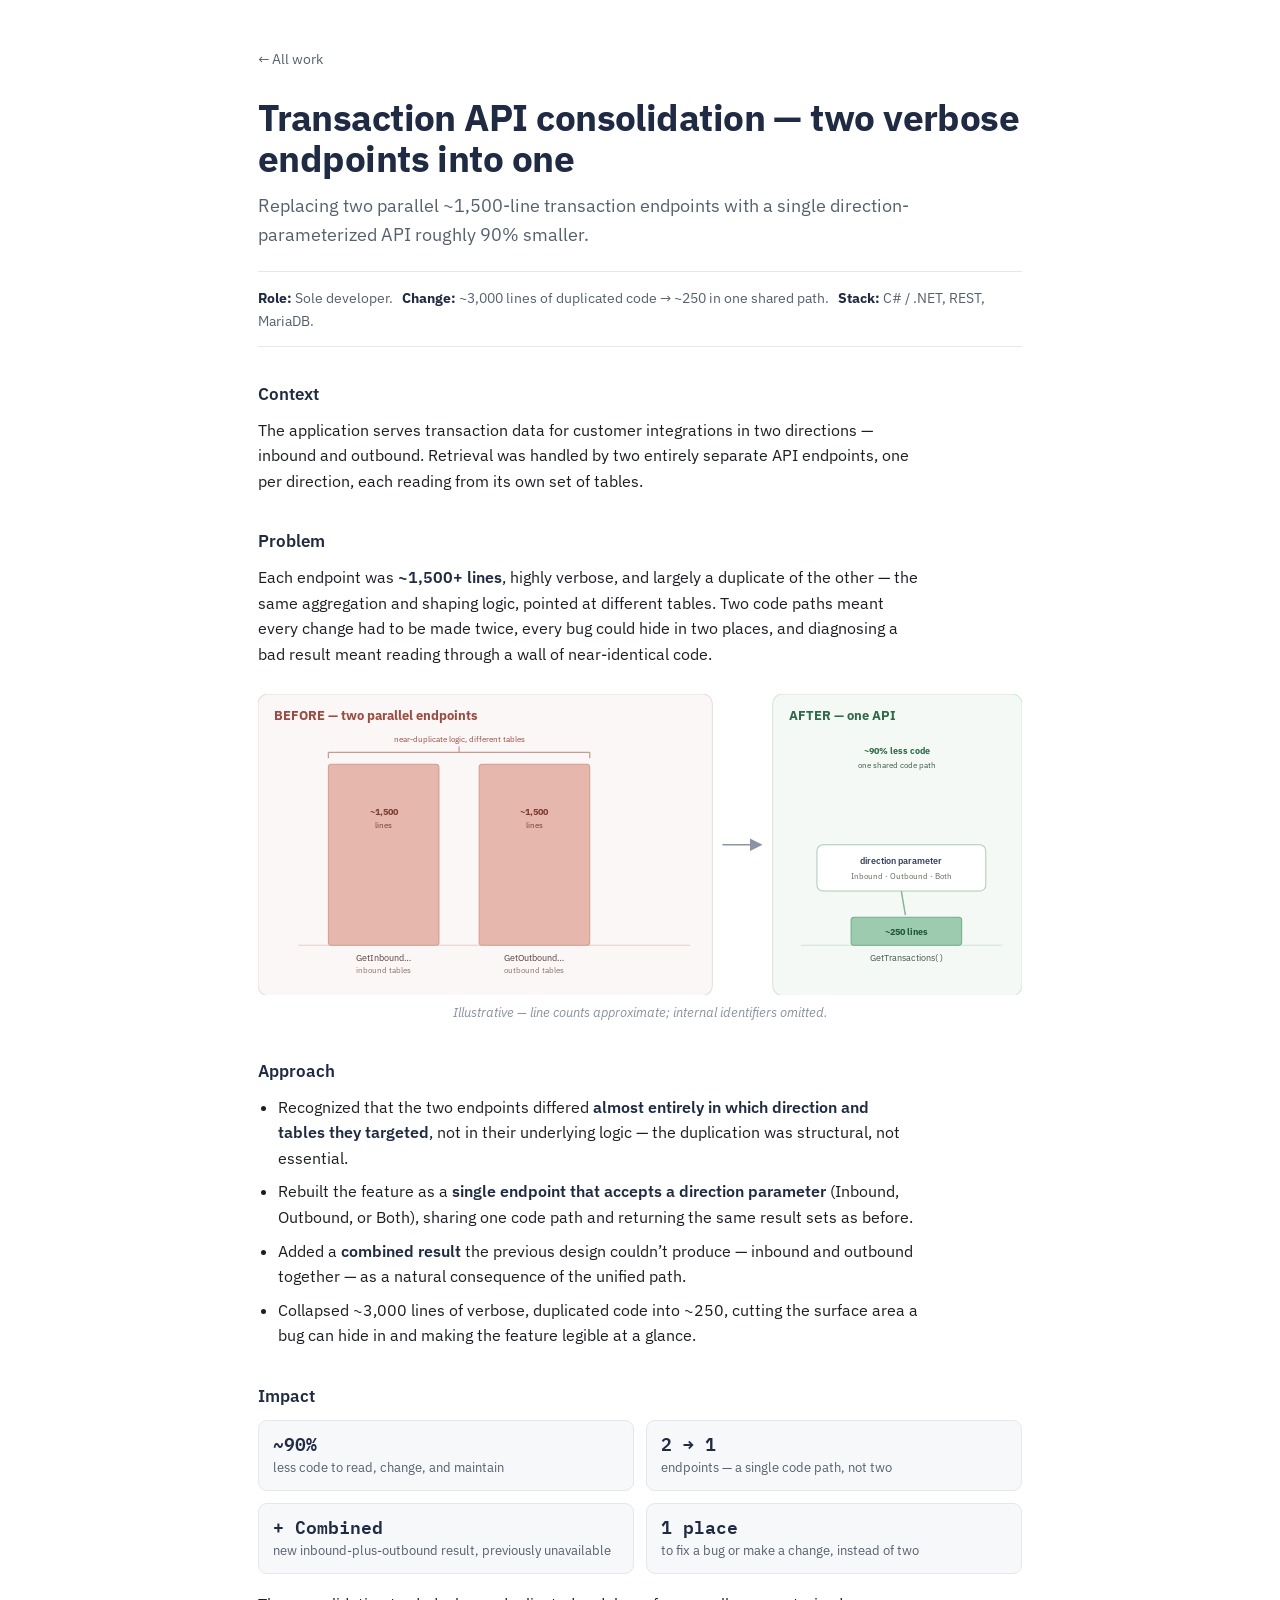
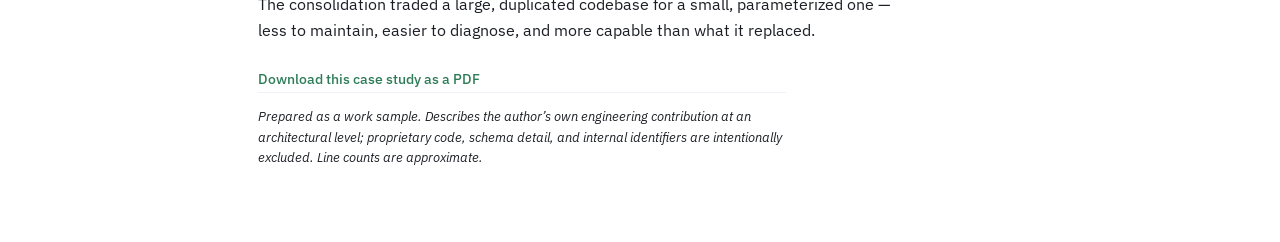
==== work/api-consolidation.html @ 481aa521 "Replaced website" ====
<!DOCTYPE html>
<html lang="en">
<head>
<meta charset="utf-8">
<meta name="viewport" content="width=device-width, initial-scale=1">
<title>Transaction API Consolidation — Connor Randall</title>
<meta name="description" content="Replacing two parallel ~1,500-line transaction endpoints with a single direction-parameterized API roughly 90% smaller.">
<link rel="preconnect" href="https://fonts.googleapis.com">
<link rel="preconnect" href="https://fonts.gstatic.com" crossorigin>
<link href="https://fonts.googleapis.com/css2?family=IBM+Plex+Mono:wght@400;500;600&family=IBM+Plex+Sans:wght@400;500;600;700&display=swap" rel="stylesheet">
<link rel="stylesheet" href="../styles.css">
</head>
<body>
<div class="case">
  <div class="wrap">
    <a class="back" href="../index.html">&larr; All work</a>
    <h1>Transaction API consolidation — two verbose endpoints into one</h1>
    <p class="lede">Replacing two parallel ~1,500-line transaction endpoints with a single direction-parameterized API roughly 90% smaller.</p>
    <div class="rolebar"><b>Role:</b> Sole developer. &nbsp;&nbsp;<b>Change:</b> ~3,000 lines of duplicated code → ~250 in one shared path. &nbsp;&nbsp;<b>Stack:</b> C# / .NET, REST, MariaDB.</div>

    <h2>Context</h2>
    <p>The application serves transaction data for customer integrations in two directions — inbound and outbound. Retrieval was handled by two entirely separate API endpoints, one per direction, each reading from its own set of tables.</p>

    <h2>Problem</h2>
    <p>Each endpoint was <span class="k">~1,500+ lines</span>, highly verbose, and largely a duplicate of the other — the same aggregation and shaping logic, pointed at different tables. Two code paths meant every change had to be made twice, every bug could hide in two places, and diagnosing a bad result meant reading through a wall of near-identical code.</p>

    <figure>
      <svg viewBox="0 0 760 300" xmlns="http://www.w3.org/2000/svg" role="img" aria-label="Before and after code-volume comparison">
        <defs><marker id="ar" viewBox="0 0 10 10" refX="8.5" refY="5" markerWidth="8" markerHeight="8" orient="auto-start-reverse"><path d="M0,0 L10,5 L0,10 z" fill="#8a94a6"/></marker></defs>
        <rect x="0" y="0" width="452" height="300" rx="10" fill="#fbf7f6" stroke="#ecdcd8"/>
        <text x="16" y="26" font-family="IBM Plex Sans, Arial" font-size="12.5" font-weight="700" fill="#9c4b3f">BEFORE — two parallel endpoints</text>
        <line x1="40" y1="250" x2="430" y2="250" stroke="#e3cfca" stroke-width="1"/>
        <rect x="70" y="70" width="110" height="180" rx="3" fill="#e6b7ad" stroke="#d29c90"/>
        <text x="125" y="120" text-anchor="middle" font-family="IBM Plex Sans, Arial" font-size="9" font-weight="700" fill="#7c3b30">~1,500</text>
        <text x="125" y="133" text-anchor="middle" font-family="IBM Plex Sans, Arial" font-size="8" fill="#7c3b30">lines</text>
        <text x="125" y="266" text-anchor="middle" font-family="IBM Plex Sans, Arial" font-size="8.6" fill="#5a3f3a">GetInbound…</text>
        <text x="125" y="278" text-anchor="middle" font-family="IBM Plex Sans, Arial" font-size="7.6" fill="#8a6f68">inbound tables</text>
        <rect x="220" y="70" width="110" height="180" rx="3" fill="#e6b7ad" stroke="#d29c90"/>
        <text x="275" y="120" text-anchor="middle" font-family="IBM Plex Sans, Arial" font-size="9" font-weight="700" fill="#7c3b30">~1,500</text>
        <text x="275" y="133" text-anchor="middle" font-family="IBM Plex Sans, Arial" font-size="8" fill="#7c3b30">lines</text>
        <text x="275" y="266" text-anchor="middle" font-family="IBM Plex Sans, Arial" font-size="8.6" fill="#5a3f3a">GetOutbound…</text>
        <text x="275" y="278" text-anchor="middle" font-family="IBM Plex Sans, Arial" font-size="7.6" fill="#8a6f68">outbound tables</text>
        <path d="M70,58 L330,58 M70,58 L70,64 M330,58 L330,64 M200,58 L200,52" stroke="#c99a90" stroke-width="1.2" fill="none"/>
        <text x="200" y="48" text-anchor="middle" font-family="IBM Plex Sans, Arial" font-size="8.4" fill="#9c4b3f">near-duplicate logic, different tables</text>
        <path d="M462,150 L500,150" stroke="#8a94a6" stroke-width="1.6" fill="none" marker-end="url(#ar)"/>
        <rect x="512" y="0" width="248" height="300" rx="10" fill="#f4f9f5" stroke="#d3e6d8"/>
        <text x="528" y="26" font-family="IBM Plex Sans, Arial" font-size="12.5" font-weight="700" fill="#2f6b48">AFTER — one API</text>
        <line x1="540" y1="250" x2="740" y2="250" stroke="#cfe3d6" stroke-width="1"/>
        <rect x="590" y="222" width="110" height="28" rx="3" fill="#9ccbaf" stroke="#6fae86"/>
        <text x="645" y="240" text-anchor="middle" font-family="IBM Plex Sans, Arial" font-size="9" font-weight="700" fill="#1f5638">~250 lines</text>
        <text x="645" y="266" text-anchor="middle" font-family="IBM Plex Sans, Arial" font-size="8.6" fill="#3d5648">GetTransactions( )</text>
        <rect x="556" y="150" width="168" height="46" rx="6" fill="#fff" stroke="#a9cdb5"/>
        <text x="640" y="169" text-anchor="middle" font-family="IBM Plex Sans, Arial" font-size="8.8" font-weight="600" fill="#33405c">direction parameter</text>
        <text x="640" y="184" text-anchor="middle" font-family="IBM Plex Sans, Arial" font-size="8.2" fill="#5c6b57">Inbound · Outbound · Both</text>
        <path d="M640,196 L644,220" stroke="#7fb494" stroke-width="1.4" fill="none"/>
        <text x="636" y="60" text-anchor="middle" font-family="IBM Plex Sans, Arial" font-size="9.2" font-weight="700" fill="#2f6b48">~90% less code</text>
        <text x="636" y="74" text-anchor="middle" font-family="IBM Plex Sans, Arial" font-size="8" fill="#3d5648">one shared code path</text>
      </svg>
      <figcaption>Illustrative — line counts approximate; internal identifiers omitted.</figcaption>
    </figure>

    <h2>Approach</h2>
    <ul>
      <li>Recognized that the two endpoints differed <span class="k">almost entirely in which direction and tables they targeted</span>, not in their underlying logic — the duplication was structural, not essential.</li>
      <li>Rebuilt the feature as a <span class="k">single endpoint that accepts a direction parameter</span> (Inbound, Outbound, or Both), sharing one code path and returning the same result sets as before.</li>
      <li>Added a <span class="k">combined result</span> the previous design couldn&rsquo;t produce — inbound and outbound together — as a natural consequence of the unified path.</li>
      <li>Collapsed ~3,000 lines of verbose, duplicated code into ~250, cutting the surface area a bug can hide in and making the feature legible at a glance.</li>
    </ul>

    <h2>Impact</h2>
    <div class="impact">
      <div class="box"><div class="n mono">~90%</div><div class="l">less code to read, change, and maintain</div></div>
      <div class="box"><div class="n mono">2 → 1</div><div class="l">endpoints — a single code path, not two</div></div>
      <div class="box"><div class="n mono">+ Combined</div><div class="l">new inbound-plus-outbound result, previously unavailable</div></div>
      <div class="box"><div class="n mono">1 place</div><div class="l">to fix a bug or make a change, instead of two</div></div>
    </div>
    <p>The consolidation traded a large, duplicated codebase for a small, parameterized one — less to maintain, easier to diagnose, and more capable than what it replaced.</p>

    <a class="dl" href="../assets/APIConsolidation_CaseStudy.pdf">Download this case study as a PDF</a>
    <p class="excluded">Prepared as a work sample. Describes the author&rsquo;s own engineering contribution at an architectural level; proprietary code, schema detail, and internal identifiers are intentionally excluded. Line counts are approximate.</p>
  </div>
</div>
</body>
</html>
---- styles.css ----
:root{
  --paper:#f7f8fa;
  --surface:#ffffff;
  --ink:#1b1e24;
  --navy:#1F2A44;
  --slate:#55606f;
  --line:#e4e7ee;
  --line-soft:#eef1f5;
  --accent:#2e7d57;
  --accent-weak:#e9f3ee;
  --amber:#9c6a2f;
}

*{box-sizing:border-box}
html{-webkit-text-size-adjust:100%}
body{
  margin:0;
  background:var(--paper);
  color:var(--ink);
  font-family:"IBM Plex Sans",system-ui,-apple-system,Segoe UI,Helvetica,Arial,sans-serif;
  font-size:16px;
  line-height:1.6;
  -webkit-font-smoothing:antialiased;
}
.wrap{max-width:940px;margin:0 auto;padding:0 28px}

a{color:var(--accent);text-decoration:none}
a:hover{text-decoration:underline;text-underline-offset:3px}

.mono{font-family:"IBM Plex Mono",ui-monospace,SFMono-Regular,Menlo,monospace}

/* ---------- top bar ---------- */
.topbar{border-bottom:1px solid var(--line);background:var(--surface)}
.topbar .wrap{display:flex;align-items:center;justify-content:space-between;height:60px}
.topbar .id{font-weight:600;color:var(--navy);letter-spacing:-.01em}
.topbar nav a{color:var(--slate);font-size:.9rem;margin-left:22px}
.topbar nav a:hover{color:var(--navy);text-decoration:none}

/* ---------- hero ---------- */
.hero{background:var(--surface);border-bottom:1px solid var(--line)}
.hero .wrap{padding:64px 28px 56px}
.hero h1{
  font-size:clamp(2.1rem,5.4vw,3.05rem);
  line-height:1.08;
  letter-spacing:-.02em;
  color:var(--navy);
  font-weight:700;
  margin:0 0 18px;
  max-width:16ch;
}
.hero .thesis{font-size:1.16rem;color:var(--slate);max-width:60ch;margin:0 0 30px}
.hero .thesis b{color:var(--ink);font-weight:600}

.path{
  display:inline-flex;flex-wrap:wrap;gap:10px;align-items:center;
  font-size:.86rem;color:var(--navy);
  background:var(--paper);border:1px solid var(--line);
  padding:11px 16px;border-radius:10px;
}
.path .node{font-weight:500}
.path .arw{color:var(--accent);font-weight:600}

.facts{display:flex;flex-wrap:wrap;gap:26px 40px;margin-top:34px}
.facts div{min-width:0}
.facts .lab{font-size:.72rem;letter-spacing:.02em;color:#8790a0;margin-bottom:3px}
.facts .val{font-size:.95rem;color:var(--ink);font-weight:500}

/* ---------- sections ---------- */
section{padding:56px 0}
.sec-head{display:flex;align-items:baseline;gap:14px;margin-bottom:8px}
.sec-head h2{font-size:1.02rem;font-weight:600;color:var(--navy);margin:0;letter-spacing:.01em}
.sec-head .rule{flex:1;height:1px;background:var(--line)}
.sec-sub{color:var(--slate);font-size:.95rem;margin:0 0 26px;max-width:64ch}

/* ---------- work entries ---------- */
.entry{
  display:grid;grid-template-columns:150px 1fr;gap:8px 34px;
  padding:30px 0;border-top:1px solid var(--line);
}
.entry:last-of-type{border-bottom:1px solid var(--line)}
.entry .kind{font-size:.78rem;color:var(--accent);font-weight:500}
.entry .kind.soon{color:var(--amber)}
.entry h3{margin:0 0 8px;font-size:1.28rem;color:var(--navy);font-weight:600;letter-spacing:-.01em;line-height:1.25}
.entry p{margin:0 0 14px;color:var(--slate);max-width:64ch}
.entry p b{color:var(--ink);font-weight:600}

.metrics{display:flex;flex-wrap:wrap;gap:10px 12px;margin:0 0 16px}
.metric{border:1px solid var(--line);border-radius:8px;padding:8px 12px;background:var(--surface)}
.metric .n{font-size:1.05rem;font-weight:600;color:var(--navy);line-height:1}
.metric .l{font-size:.74rem;color:var(--slate);margin-top:3px}

.stack{display:flex;flex-wrap:wrap;gap:7px;margin-bottom:16px}
.tag{font-size:.73rem;color:#3a4a63;background:var(--paper);border:1px solid var(--line);border-radius:6px;padding:3px 8px}

.readlinks a{font-size:.9rem;font-weight:500;margin-right:20px}
.readlinks .pdf{color:var(--slate)}
.readlinks .pdf:hover{color:var(--navy)}
.entry.pending{opacity:.72}
.entry.pending h3{color:#5b6472}

/* ---------- approach ---------- */
.approach p{max-width:66ch;color:var(--slate);margin:0 0 14px}
.approach p b{color:var(--ink)}

/* ---------- footer ---------- */
footer{background:var(--navy);color:#cdd4e0}
footer .wrap{padding:40px 28px}
footer h2{color:#fff;font-size:1.15rem;margin:0 0 6px;font-weight:600}
footer p{margin:0 0 20px;color:#a9b3c6;font-size:.95rem}
footer .links{display:flex;flex-wrap:wrap;gap:10px 28px}
footer .links a{color:#fff;font-weight:500}
footer .links a:hover{color:#bfe3cf}
footer .fine{margin-top:26px;font-size:.78rem;color:#7e8aa2}

/* ---------- case study page ---------- */
.case{background:var(--surface)}
.case .wrap{padding:46px 28px 60px;max-width:820px}
.back{font-size:.88rem;color:var(--slate);display:inline-block;margin-bottom:26px}
.back:hover{color:var(--navy);text-decoration:none}
.case h1{font-size:clamp(1.7rem,4.2vw,2.3rem);color:var(--navy);letter-spacing:-.015em;line-height:1.14;margin:0 0 12px;font-weight:700}
.case .lede{font-size:1.1rem;color:var(--slate);margin:0 0 22px;max-width:62ch}
.case .rolebar{font-size:.9rem;color:var(--slate);border-top:1px solid var(--line);border-bottom:1px solid var(--line);padding:14px 0;margin:0 0 30px}
.case .rolebar b{color:var(--navy)}
.case h2{font-size:1.05rem;color:var(--navy);margin:34px 0 10px;font-weight:600}
.case p{color:var(--ink);max-width:66ch;margin:0 0 14px}
.case .k{color:var(--navy);font-weight:600}
.case ul{max-width:66ch;padding-left:20px;margin:0 0 14px}
.case li{margin:8px 0;color:var(--ink)}
figure{margin:26px 0 8px}
figure svg{width:100%;height:auto;display:block}
figcaption{font-size:.8rem;color:#8790a0;font-style:italic;text-align:center;margin-top:8px}
.impact{display:grid;grid-template-columns:1fr 1fr;gap:12px;margin:6px 0 18px}
.impact .box{border:1px solid var(--line);border-radius:9px;padding:12px 14px;background:var(--paper)}
.impact .n{font-size:1.15rem;font-weight:600;color:var(--navy);line-height:1.1}
.impact .l{font-size:.82rem;color:var(--slate);margin-top:4px}
.dl{display:inline-block;margin-top:10px;font-size:.9rem;font-weight:500}
.excluded{font-size:.8rem;color:#8790a0;font-style:italic;border-top:1px solid var(--line-soft);margin-top:30px;padding-top:14px}

@media (max-width:640px){
  .wrap{padding:0 20px}
  .hero .wrap{padding:44px 20px 40px}
  .entry{grid-template-columns:1fr;gap:6px}
  .entry .kind{order:-1}
  .impact{grid-template-columns:1fr}
  .facts{gap:18px 30px}
}
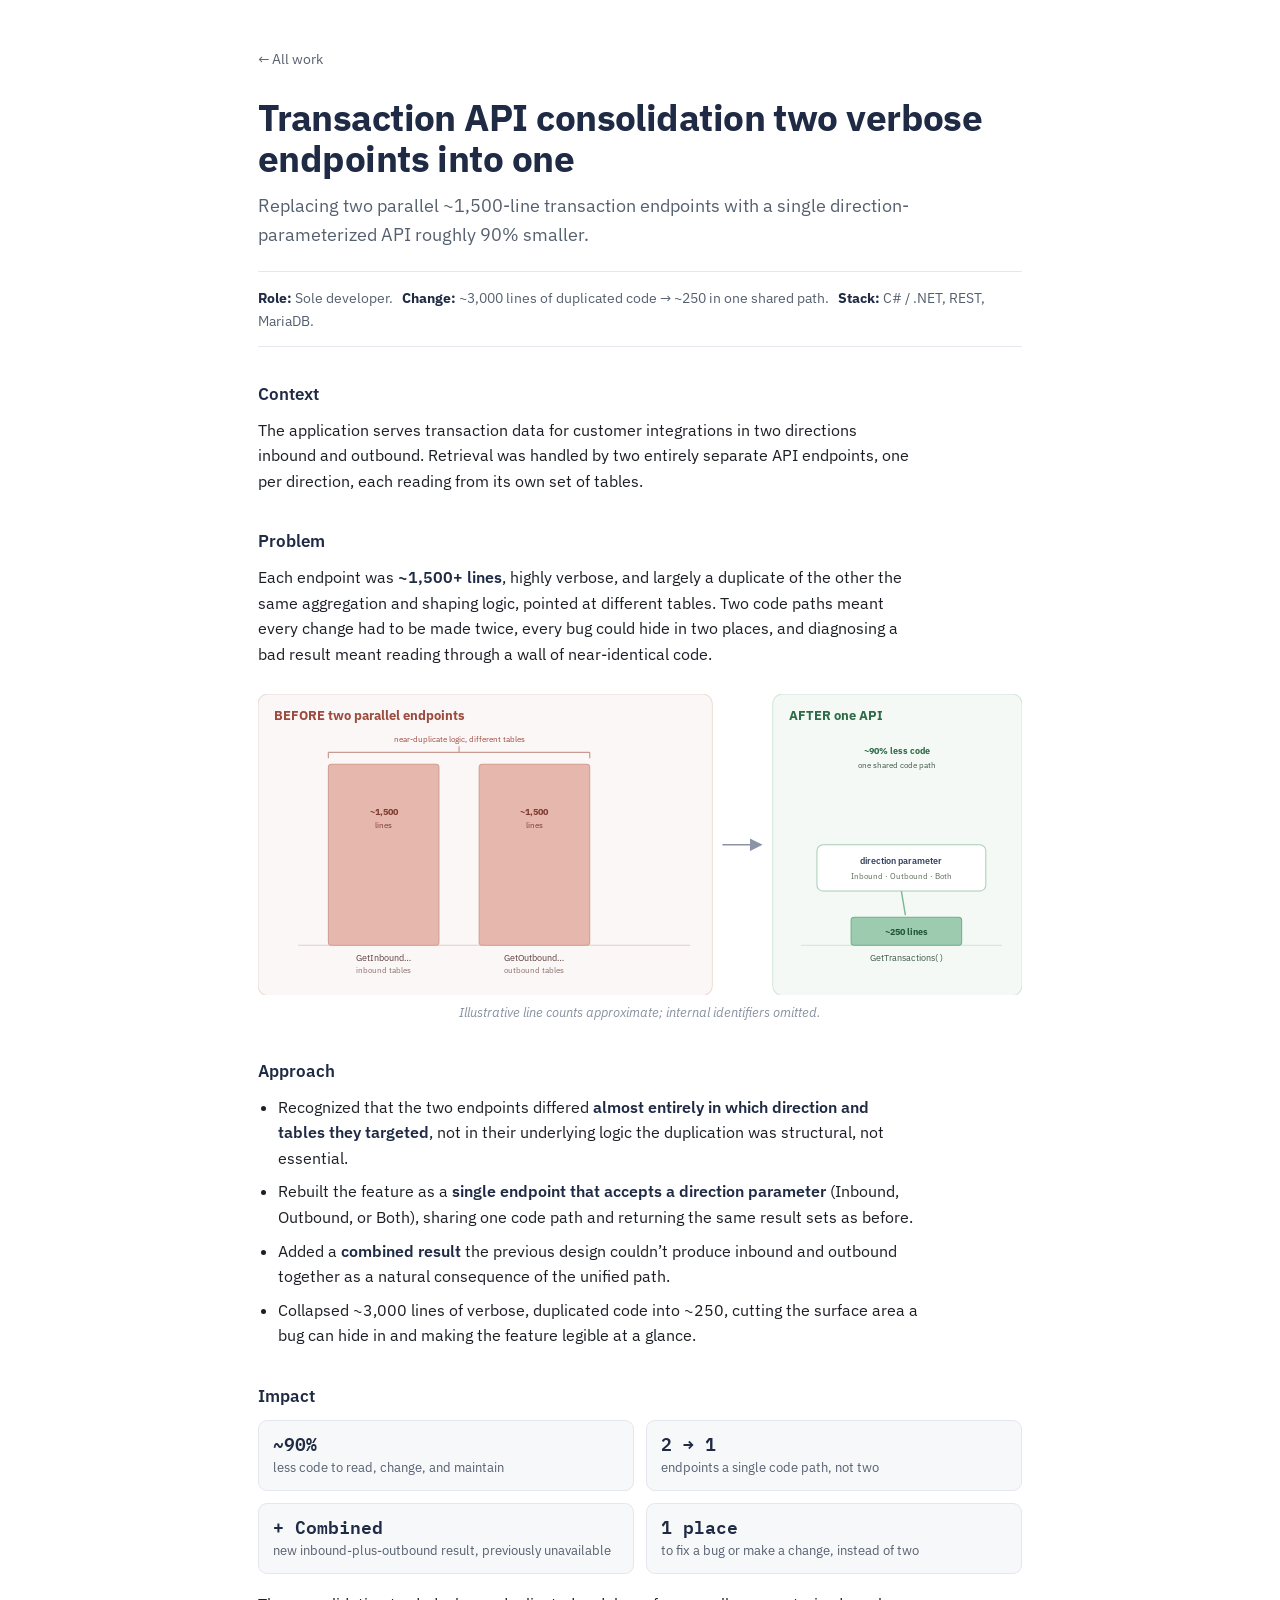
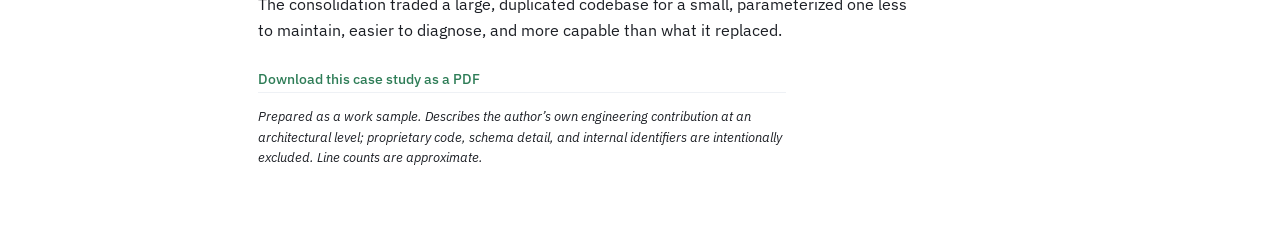
==== commit b90631f7: "Removed EM Dashes" ====
--- a/work/api-consolidation.html
+++ b/work/api-consolidation.html
@@ -3,7 +3,7 @@
 <head>
 <meta charset="utf-8">
 <meta name="viewport" content="width=device-width, initial-scale=1">
-<title>Transaction API Consolidation — Connor Randall</title>
+<title>Transaction API Consolidation Connor Randall</title>
 <meta name="description" content="Replacing two parallel ~1,500-line transaction endpoints with a single direction-parameterized API roughly 90% smaller.">
 <link rel="preconnect" href="https://fonts.googleapis.com">
 <link rel="preconnect" href="https://fonts.gstatic.com" crossorigin>
@@ -14,21 +14,21 @@
 <div class="case">
   <div class="wrap">
     <a class="back" href="../index.html">&larr; All work</a>
-    <h1>Transaction API consolidation — two verbose endpoints into one</h1>
+    <h1>Transaction API consolidation two verbose endpoints into one</h1>
     <p class="lede">Replacing two parallel ~1,500-line transaction endpoints with a single direction-parameterized API roughly 90% smaller.</p>
     <div class="rolebar"><b>Role:</b> Sole developer. &nbsp;&nbsp;<b>Change:</b> ~3,000 lines of duplicated code → ~250 in one shared path. &nbsp;&nbsp;<b>Stack:</b> C# / .NET, REST, MariaDB.</div>
 
     <h2>Context</h2>
-    <p>The application serves transaction data for customer integrations in two directions — inbound and outbound. Retrieval was handled by two entirely separate API endpoints, one per direction, each reading from its own set of tables.</p>
+    <p>The application serves transaction data for customer integrations in two directions inbound and outbound. Retrieval was handled by two entirely separate API endpoints, one per direction, each reading from its own set of tables.</p>
 
     <h2>Problem</h2>
-    <p>Each endpoint was <span class="k">~1,500+ lines</span>, highly verbose, and largely a duplicate of the other — the same aggregation and shaping logic, pointed at different tables. Two code paths meant every change had to be made twice, every bug could hide in two places, and diagnosing a bad result meant reading through a wall of near-identical code.</p>
+    <p>Each endpoint was <span class="k">~1,500+ lines</span>, highly verbose, and largely a duplicate of the other the same aggregation and shaping logic, pointed at different tables. Two code paths meant every change had to be made twice, every bug could hide in two places, and diagnosing a bad result meant reading through a wall of near-identical code.</p>
 
     <figure>
       <svg viewBox="0 0 760 300" xmlns="http://www.w3.org/2000/svg" role="img" aria-label="Before and after code-volume comparison">
         <defs><marker id="ar" viewBox="0 0 10 10" refX="8.5" refY="5" markerWidth="8" markerHeight="8" orient="auto-start-reverse"><path d="M0,0 L10,5 L0,10 z" fill="#8a94a6"/></marker></defs>
         <rect x="0" y="0" width="452" height="300" rx="10" fill="#fbf7f6" stroke="#ecdcd8"/>
-        <text x="16" y="26" font-family="IBM Plex Sans, Arial" font-size="12.5" font-weight="700" fill="#9c4b3f">BEFORE — two parallel endpoints</text>
+        <text x="16" y="26" font-family="IBM Plex Sans, Arial" font-size="12.5" font-weight="700" fill="#9c4b3f">BEFORE two parallel endpoints</text>
         <line x1="40" y1="250" x2="430" y2="250" stroke="#e3cfca" stroke-width="1"/>
         <rect x="70" y="70" width="110" height="180" rx="3" fill="#e6b7ad" stroke="#d29c90"/>
         <text x="125" y="120" text-anchor="middle" font-family="IBM Plex Sans, Arial" font-size="9" font-weight="700" fill="#7c3b30">~1,500</text>
@@ -44,7 +44,7 @@
         <text x="200" y="48" text-anchor="middle" font-family="IBM Plex Sans, Arial" font-size="8.4" fill="#9c4b3f">near-duplicate logic, different tables</text>
         <path d="M462,150 L500,150" stroke="#8a94a6" stroke-width="1.6" fill="none" marker-end="url(#ar)"/>
         <rect x="512" y="0" width="248" height="300" rx="10" fill="#f4f9f5" stroke="#d3e6d8"/>
-        <text x="528" y="26" font-family="IBM Plex Sans, Arial" font-size="12.5" font-weight="700" fill="#2f6b48">AFTER — one API</text>
+        <text x="528" y="26" font-family="IBM Plex Sans, Arial" font-size="12.5" font-weight="700" fill="#2f6b48">AFTER one API</text>
         <line x1="540" y1="250" x2="740" y2="250" stroke="#cfe3d6" stroke-width="1"/>
         <rect x="590" y="222" width="110" height="28" rx="3" fill="#9ccbaf" stroke="#6fae86"/>
         <text x="645" y="240" text-anchor="middle" font-family="IBM Plex Sans, Arial" font-size="9" font-weight="700" fill="#1f5638">~250 lines</text>
@@ -56,25 +56,25 @@
         <text x="636" y="60" text-anchor="middle" font-family="IBM Plex Sans, Arial" font-size="9.2" font-weight="700" fill="#2f6b48">~90% less code</text>
         <text x="636" y="74" text-anchor="middle" font-family="IBM Plex Sans, Arial" font-size="8" fill="#3d5648">one shared code path</text>
       </svg>
-      <figcaption>Illustrative — line counts approximate; internal identifiers omitted.</figcaption>
+      <figcaption>Illustrative line counts approximate; internal identifiers omitted.</figcaption>
     </figure>
 
     <h2>Approach</h2>
     <ul>
-      <li>Recognized that the two endpoints differed <span class="k">almost entirely in which direction and tables they targeted</span>, not in their underlying logic — the duplication was structural, not essential.</li>
+      <li>Recognized that the two endpoints differed <span class="k">almost entirely in which direction and tables they targeted</span>, not in their underlying logic the duplication was structural, not essential.</li>
       <li>Rebuilt the feature as a <span class="k">single endpoint that accepts a direction parameter</span> (Inbound, Outbound, or Both), sharing one code path and returning the same result sets as before.</li>
-      <li>Added a <span class="k">combined result</span> the previous design couldn&rsquo;t produce — inbound and outbound together — as a natural consequence of the unified path.</li>
+      <li>Added a <span class="k">combined result</span> the previous design couldn&rsquo;t produce inbound and outbound together as a natural consequence of the unified path.</li>
       <li>Collapsed ~3,000 lines of verbose, duplicated code into ~250, cutting the surface area a bug can hide in and making the feature legible at a glance.</li>
     </ul>
 
     <h2>Impact</h2>
     <div class="impact">
       <div class="box"><div class="n mono">~90%</div><div class="l">less code to read, change, and maintain</div></div>
-      <div class="box"><div class="n mono">2 → 1</div><div class="l">endpoints — a single code path, not two</div></div>
+      <div class="box"><div class="n mono">2 → 1</div><div class="l">endpoints a single code path, not two</div></div>
       <div class="box"><div class="n mono">+ Combined</div><div class="l">new inbound-plus-outbound result, previously unavailable</div></div>
       <div class="box"><div class="n mono">1 place</div><div class="l">to fix a bug or make a change, instead of two</div></div>
     </div>
-    <p>The consolidation traded a large, duplicated codebase for a small, parameterized one — less to maintain, easier to diagnose, and more capable than what it replaced.</p>
+    <p>The consolidation traded a large, duplicated codebase for a small, parameterized one less to maintain, easier to diagnose, and more capable than what it replaced.</p>
 
     <a class="dl" href="../assets/APIConsolidation_CaseStudy.pdf">Download this case study as a PDF</a>
     <p class="excluded">Prepared as a work sample. Describes the author&rsquo;s own engineering contribution at an architectural level; proprietary code, schema detail, and internal identifiers are intentionally excluded. Line counts are approximate.</p>
